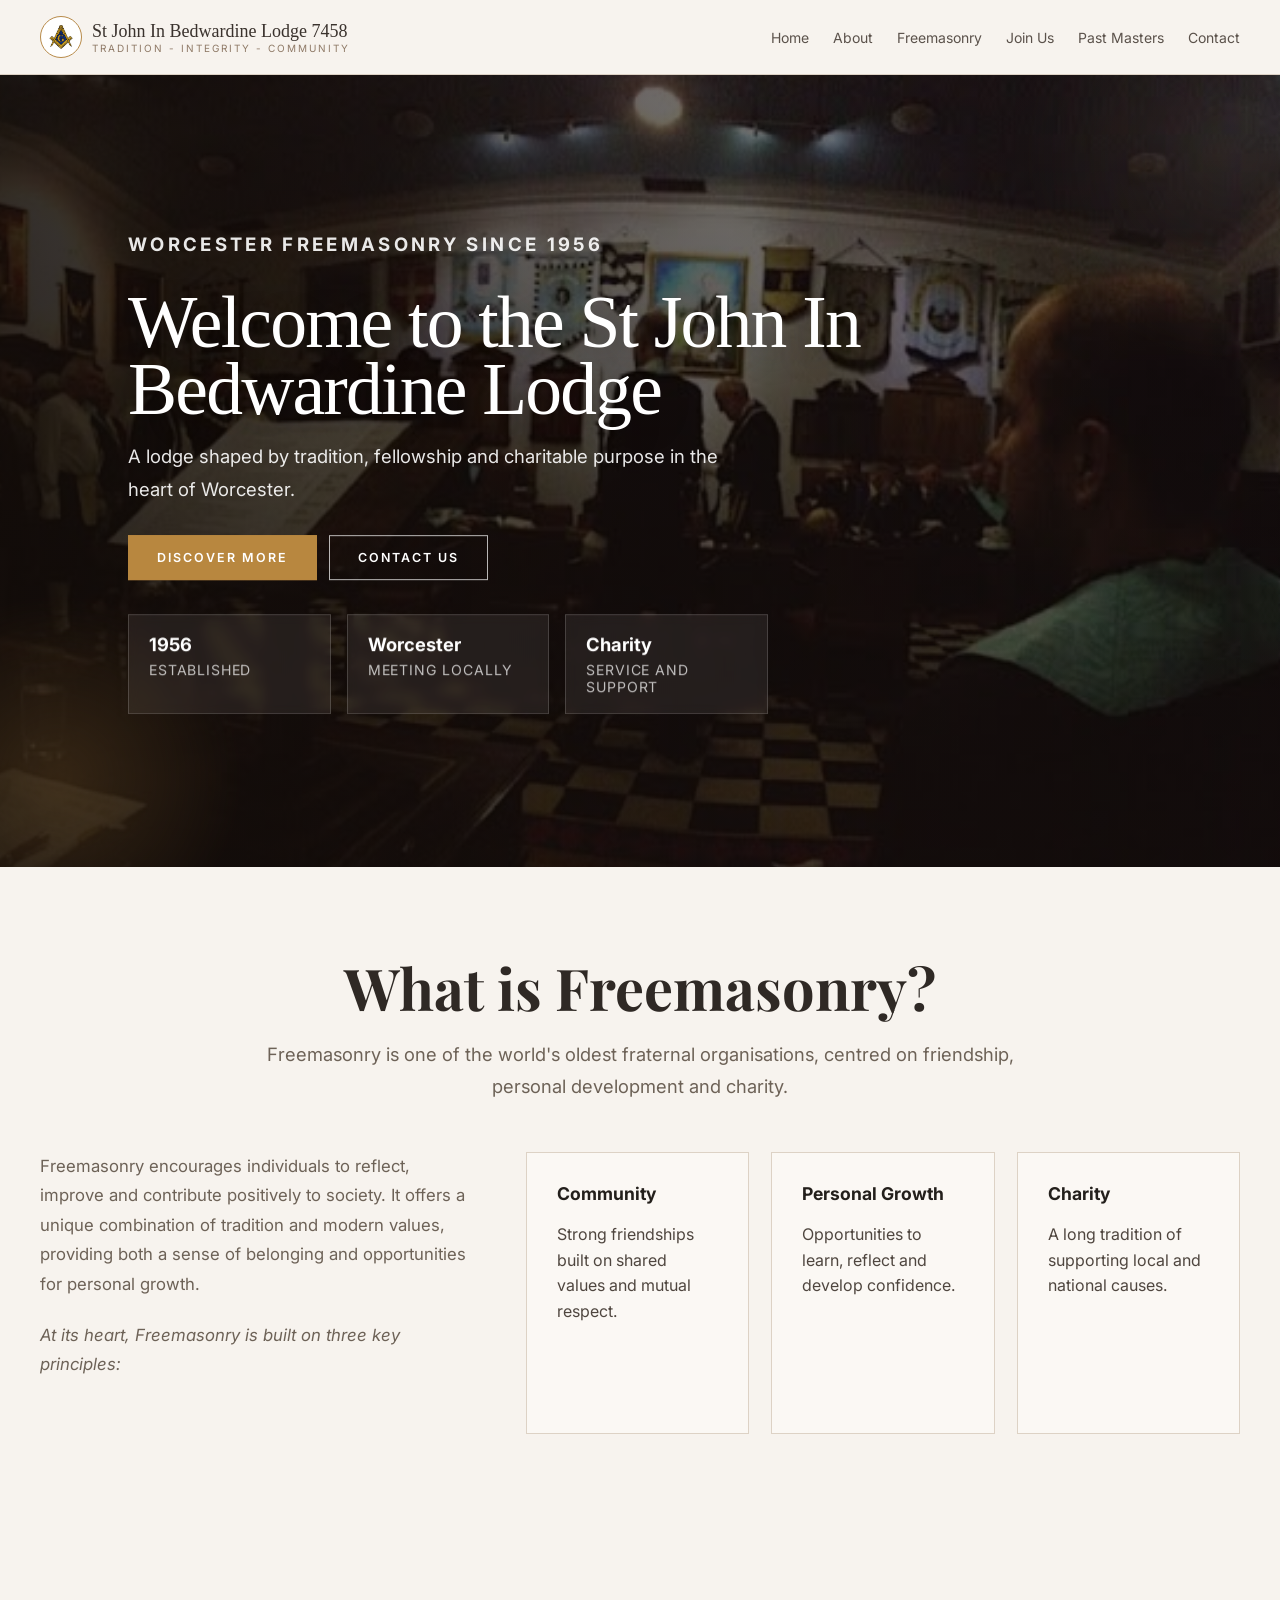
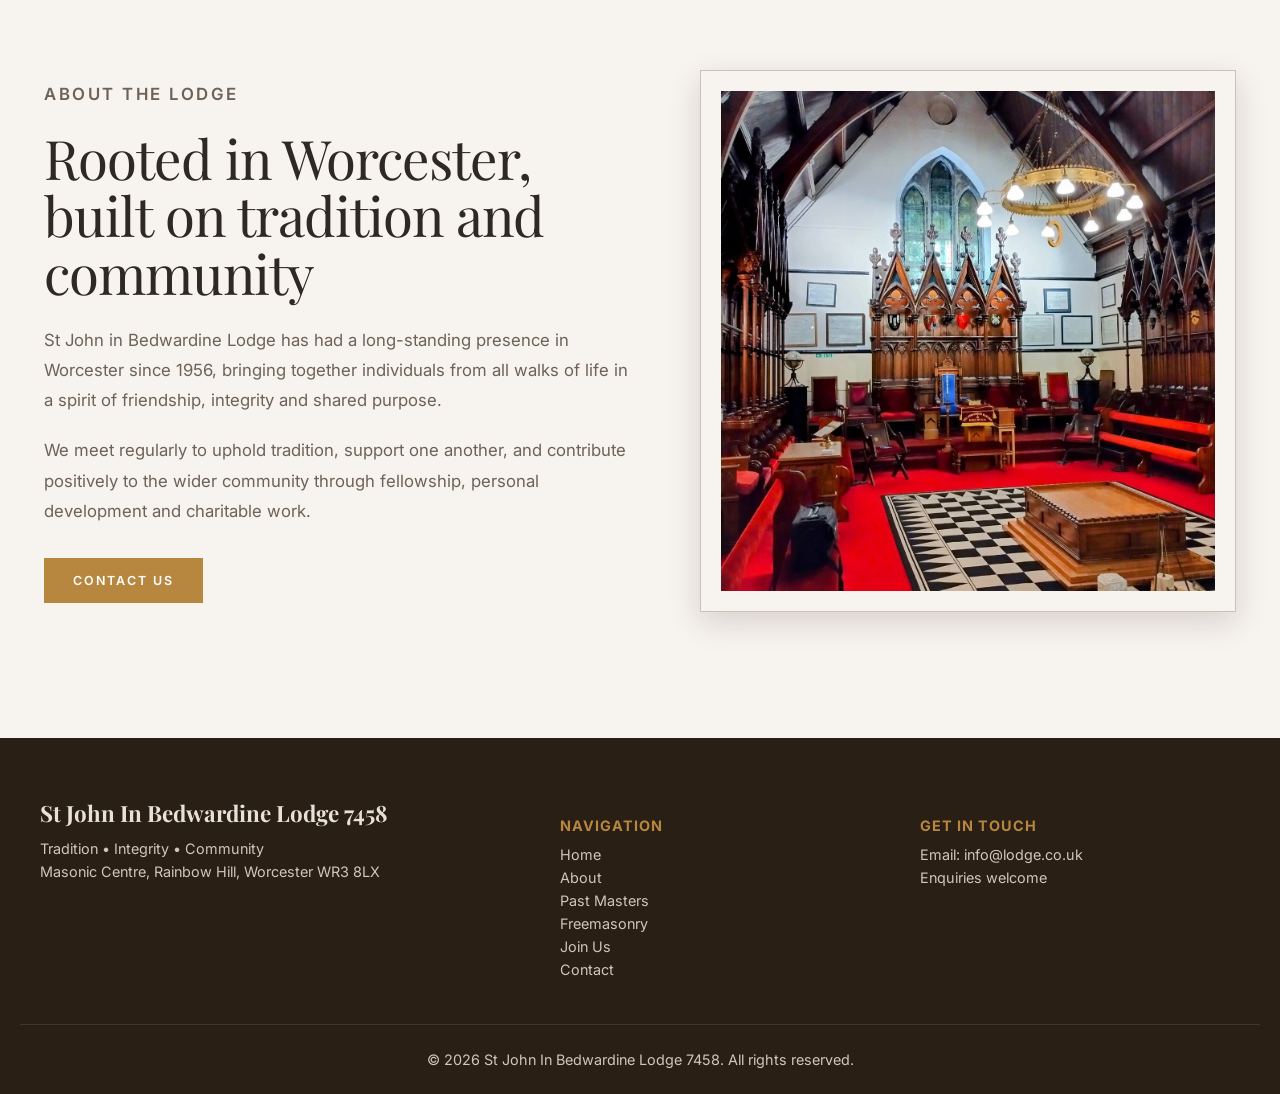
==== index.html @ b76ffd2c "Initial State" ====
<html lang="en">
<head>
    <meta charset="UTF-8">
    <meta name="viewport" content="width=device-width, initial-scale=1.0">
    <link rel="stylesheet" href="index.css">
    <link rel="preconnect" href="https://fonts.googleapis.com">
    <link rel="preconnect" href="https://fonts.gstatic.com" crossorigin>
    <link href="https://fonts.googleapis.com/css2?family=Playfair+Display:wght@400;500;600&family=Inter:wght@300;400;500;600&display=swap" rel="stylesheet">
    <title>St John In Bedwardine Lodge</title>
</head>
<body>
<div id="header"></div>

<section class="hero-banner reveal-section">
  <img src="IMG_0050.jpg" alt="Inside Worcester Lodge" class="hero-image">
  <div class="hero-overlay"></div>
  <div class="hero-glow hero-glow-left"></div>
  <div class="hero-glow hero-glow-right"></div>

  <div class="hero-banner-content">
    <p class="hero-kicker">Worcester Freemasonry Since 1956</p>
    <h1>Welcome to the St John In Bedwardine Lodge</h1>
    <p>
      A lodge shaped by tradition, fellowship and charitable purpose in the heart of Worcester.
    </p>

    <div class="hero-buttons">
      <a href="/about.html" class="btn btn-gold">Discover More</a>
      <a href="/contact.html" class="btn btn-outline-light">Contact Us</a>
    </div>

    <div class="hero-facts">
      <div class="hero-fact">
        <strong>1956</strong>
        <span>Established</span>
      </div>
      <div class="hero-fact">
        <strong>Worcester</strong>
        <span>Meeting locally</span>
      </div>
      <div class="hero-fact">
        <strong>Charity</strong>
        <span>Service and support</span>
      </div>
    </div>
  </div>
</section>

<section class="section light freemasonry-section reveal-section">
  <h2>What is Freemasonry?</h2>

  <p class="freemasonry-intro">
    Freemasonry is one of the world&apos;s oldest fraternal organisations,
    centred on friendship, personal development and charity.
  </p>

  <div class="freemasonry-layout">
    <div class="freemasonry-copy">
      <p>
        Freemasonry encourages individuals to reflect, improve and contribute
        positively to society. It offers a unique combination of tradition and
        modern values, providing both a sense of belonging and opportunities
        for personal growth.
      </p>

      <p class="freemasonry-note">
        At its heart, Freemasonry is built on three key principles:
      </p>
    </div>

    <div class="cards">
      <div class="card">
        <h3>Community</h3>
        <p>Strong friendships built on shared values and mutual respect.</p>
      </div>

      <div class="card">
        <h3>Personal Growth</h3>
        <p>Opportunities to learn, reflect and develop confidence.</p>
      </div>

      <div class="card">
        <h3>Charity</h3>
        <p>A long tradition of supporting local and national causes.</p>
      </div>
    </div>
  </div>
</section>

<section class="about-section reveal-section">
  <div class="container split">
    <div class="about-text">
      <p class="section-label">About the Lodge</p>
      <h2>Rooted in Worcester, built on tradition and community</h2>
      <p>
        St John in Bedwardine Lodge has had a long-standing presence in Worcester since 1956,
        bringing together individuals from all walks of life in a spirit of
        friendship, integrity and shared purpose.
      </p>
      <p>
        We meet regularly to uphold tradition, support one another, and
        contribute positively to the wider community through fellowship,
        personal development and charitable work.
      </p>

      <a href="/contact.html" class="btn btn-gold">Contact Us</a>
    </div>

    <div class="about-image-wrap">
      <img src="lodgeroom.webp" alt="Interior of St John in Bedwardine Lodge">
    </div>
  </div>
</section>

<div id="footer"></div>

<script src="loader.js"></script>
</body>
</html>
---- index.css ----
/* Base */
html {
  width: 100%;
  overflow-y: scroll;
}

body {
  margin: 0;
  font-family: "Inter", sans-serif;
  background: #f7f3ee; /* Changed from #f5f1ec */
  color: #2f2925;
}

/* Header */
.header {
  background: #f7f3ee;
  border-bottom: 1px solid #ddd2c5;
  position: sticky;
  top: 0;
  z-index: 1000;
}

/* Layout */
.container {
  max-width: 1200px;
  margin: 0 auto;
  padding: 16px 24px;
  display: flex;
  align-items: center;
  justify-content: space-between;
}

/* Logo */
.logo {
  display: flex;
  align-items: center;
  gap: 10px;
}

.logo-icon {
  width: 40px;
  height: 40px;
  border: 1px solid #b88b4a;
  border-radius: 50%;
  display: flex;
  align-items: center;
  justify-content: center;
  color: #b88b4a;
  background: white;
}

.logo-icon img {
  width: 24px;
  height: 24px;
}

.logo-text .title {
  font-family: serif;
  font-size: 18px;
  color: #3a322d;
}

.logo-text .subtitle {
  font-size: 10px;
  letter-spacing: 2px;
  color: #8f7a67;
  text-transform: uppercase;
}

/* Navigation */
.nav {
  display: flex;
  gap: 24px;
}

.nav a {
  text-decoration: none;
  color: #5b524b;
  font-size: 14px;
  transition: 0.2s;
}

.nav a:hover {
  color: #b88b4a;
}

/* Mobile menu button */
.menu-toggle {
  display: none;
  font-size: 0.75rem;
  cursor: pointer;
  font-family: "Inter", sans-serif;
  text-transform: uppercase;
  letter-spacing: 0.12em;
  color: #5b524b;
  background: transparent;
  border: 1px solid #d4c8bb;
  padding: 10px 14px;
}

/* Responsive */
@media (max-width: 768px) {
  .header {
    position: relative;
  }

  .nav {
    position: absolute;
    top: calc(100% + 1px);
    right: 16px;
    background: #f7f3ee;
    width: min(240px, calc(100vw - 32px));
    flex-direction: column;
    padding: 20px;
    border: 1px solid #ddd2c5;
    box-shadow: 0 18px 40px rgba(33, 23, 15, 0.12);
    display: none;
    gap: 14px;
  }

  .nav.active {
    display: flex;
  }

  .nav a {
    font-size: 0.9rem;
  }

  .menu-toggle {
    display: block;
  }
}






.hero-banner {
  position: relative;
  width: 100%;
  height: 75vh;
  min-height: 500px;
  overflow: hidden;
}

.hero-banner img {
  width: 100%;
  height: 100%;
  object-fit: cover;
  display: block;
}

.hero-overlay {
  position: absolute;
  inset: 0;
  background: rgba(20, 14, 10, 0.5);
}

.hero-banner-content {
  position: absolute;
  top: 50%;
  left: 10%;
  transform: translateY(-50%);
  z-index: 2;
  max-width: 720px;
  color: white;
}

.hero-banner-content h1 {
  margin: 0 0 18px 0;
  font-family: Georgia, "Times New Roman", serif;
  font-size: 3.5rem;
  line-height: 0.8;
  text-shadow: 0 2px 12px rgba(0,0,0,0.35);
  letter-spacing: -1px;
  font-weight: 400;
}

.hero-banner-content p {
  margin: 0 0 28px 0;
  font-size: 1.1rem;
  color: rgba(255,255,255,0.9);
}

.hero-buttons {
  display: flex;
  gap: 12px;
  flex-wrap: wrap;
}

.btn {
  display: inline-block;
  padding: 12px 24px;
  text-decoration: none;
  text-transform: uppercase;
  letter-spacing: 1.5px;
  font-size: 0.78rem;
  font-weight: 700;
  border: 1px solid transparent;
}

.btn-gold {
background: #b8873f;
  color: white;
}

.btn-outline-light {
  border-color: rgba(255,255,255,0.7);
  color: white;
  background: transparent;
}

@media (max-width: 768px) {
  .hero-banner {
    height: 60vh;
    min-height: 420px;
  }

  .hero-banner-content {
    left: 24px;
    right: 24px;
    max-width: none;
  }

  .hero-banner-content h1 {
    font-size: 2.5rem;
  }
}


body {
  margin: 0;
  font-family: "Inter", sans-serif;
  background: #f5f1ec;
  color: #2f2925;
}

h1, h2, .title {
  font-family: "Playfair Display", serif;
}








.freemasonry-section {
  padding: 90px 24px 110px;
  background: #f7f3ee;
}

.freemasonry-section h2 {
  text-align: center;
  margin: 0 0 22px;
  font-size: 3.6rem;
  line-height: 1.05;
}

.freemasonry-intro {
  max-width: 820px;
  margin: 0 auto 50px;
  text-align: center;
  font-size: 1.15rem;
  line-height: 1.7;
  color: #6d6257;
}

.freemasonry-layout {
  max-width: 1200px;
  margin: 0 auto;
  display: grid;
  grid-template-columns: 0.95fr 1.55fr;
  gap: 48px;
  align-items: start;
}

.freemasonry-copy p {
  margin: 0 0 22px;
  font-size: 1.05rem;
  line-height: 1.75;
  color: #6d6257;
}

.freemasonry-note {
  color: #8a7766;
  font-style: italic;
}

.cards {
  display: grid;
  grid-template-columns: repeat(3, 1fr);
  gap: 22px;
}

.card {
  background: #fbf8f4;
  border: 1px solid #ddd2c5;
  padding: 30px;
  min-height: 220px;
}

.card h3 {
  margin: 0 0 18px;
  font-size: 1.1rem;
  color: #231f1b;
}

.card p {
  margin: 0;
  line-height: 1.6;
  color: #4f463f;
}

@media (max-width: 900px) {
  .freemasonry-layout {
    grid-template-columns: 1fr;
  }

  .cards {
    grid-template-columns: 1fr;
  }

  .freemasonry-section h2 {
    font-size: 2.6rem;
  }
}






.about-section {
  background: #f7f3ee;
  padding: 110px 20px;
}

.container {
  max-width: 1200px;
  margin: 0 auto;
}

.split {
  display: grid;
  grid-template-columns: 1.05fr 0.95fr;
  gap: 64px;
  align-items: center;
}

.about-text {
  max-width: 620px;
}

.section-label {
  margin: 0 0 18px 0;
  color: #b8873f;
  text-transform: uppercase;
  letter-spacing: 2.5px;
  font-size: 0.78rem;
  font-weight: 600;
}

.about-text h2 {
  margin: 0 0 24px 0;
  font-family: "Playfair Display", serif;
  font-size: 3.4rem;
  line-height: 1.05;
  font-weight: 400;
  color: #2f2925;
  letter-spacing: -1px;
}

.about-text p {
  margin: 0 0 20px 0;
  font-size: 1.05rem;
  line-height: 1.8;
  color: #6d6257;
}

.about-image-wrap {
  position: relative;
}

/* .about-image-wrap::before {
  content: "";
  position: absolute;
  top: -18px;
  left: -18px;
  width: 100%;
  height: 100%;
  border: 1px solid rgba(184, 135, 63, 0.25);
  z-index: 0;
} */

.about-image-wrap {
  position: relative;
  padding: 20px;
  
  /* 1. Set the background EXPLICITLY to match the section */
  background-color: #f7f3ee; 
  
  /* 2. Darken the border slightly so it doesn't look like a white highlight */
  border: 1px solid #cdc1b4; 
  
  /* 3. Tighten the shadow so it doesn't "bleed" into the padding area */
  box-shadow: 0 10px 30px rgba(33, 23, 15, 0.15); 
}

.about-image-wrap img {
  width: 100%;
  height: 500px;
  object-fit: cover;
  display: block;
}

.about-section .btn {
  margin-top: 12px;
}

.btn {
  display: inline-block;
  padding: 14px 28px;
  text-decoration: none;
  text-transform: uppercase;
  letter-spacing: 2px;
  font-size: 0.78rem;
  font-weight: 600;
  border-radius: 0;
  transition: all 0.25s ease;
}

#insertText {
  position: absolute;
    top: 50%;
    left: 50%;
    transform: translate(-50%, -50%);
    color: green;
    font-size: 35px;
    font-weight: bold;
}

.btn-gold {
  background: #b8873f;
  color: #ffffff;
  border: 1px solid #b8873f;
}

.btn-gold:hover {
  background: #a57735;
  border-color: #a57735;
}

@media (max-width: 900px) {
  .about-section {
    padding: 80px 20px;
  }

  .split {
    grid-template-columns: 1fr;
    gap: 40px;
  }

  .about-text h2 {
    font-size: 2.6rem;
  }

  .about-image-wrap img {
    height: 360px;
  }

  .about-image-wrap::before {
    top: -12px;
    left: -12px;
  }
}







.footer {
  background: #2a1f15;
  color: #e8e1d9;
  padding: 60px 20px 20px;
}

.footer-container {
  max-width: 1200px;
  margin: 0 auto;
  display: grid;
  grid-template-columns: 1.5fr 1fr 1fr;
  gap: 40px;
}

.footer h3 {
  margin: 0 0 12px;
  font-family: "Playfair Display", serif;
  font-size: 1.4rem;
}

.footer h4 {
  margin-bottom: 12px;
  font-size: 0.9rem;
  letter-spacing: 1px;
  text-transform: uppercase;
  color: #b8873f;
}

.footer p {
  margin: 6px 0;
  font-size: 0.9rem;
  color: #cfc6bd;
}

.footer a {
  display: block;
  margin-bottom: 6px;
  color: #cfc6bd;
  text-decoration: none;
  font-size: 0.9rem;
}

.footer a:hover {
  color: #b8873f;
}

.footer-bottom {
  margin-top: 40px;
  padding-top: 20px;
  border-top: 1px solid rgba(255,255,255,0.1);
  text-align: center;
  font-size: 0.8rem;
  color: #a99f95;
}

@media (max-width: 900px) {
  .footer-container {
    grid-template-columns: 1fr;
    text-align: center;
  }
}

.hero-banner {
  height: 88vh;
  min-height: 620px;
  background: #20160f;
}

.hero-image {
  transform: scale(1.04);
  animation: heroImageDrift 16s ease-in-out infinite alternate;
}

.hero-overlay {
  background:
    linear-gradient(90deg, rgba(18, 12, 8, 0.82) 0%, rgba(18, 12, 8, 0.58) 40%, rgba(18, 12, 8, 0.3) 100%),
    linear-gradient(180deg, rgba(20, 14, 10, 0.18) 0%, rgba(20, 14, 10, 0.6) 100%);
}

.hero-glow {
  position: absolute;
  border-radius: 50%;
  filter: blur(10px);
  opacity: 0.45;
  z-index: 1;
  pointer-events: none;
}

.hero-glow-left {
  width: 360px;
  height: 360px;
  left: -120px;
  bottom: -90px;
  background: radial-gradient(circle, rgba(184, 135, 63, 0.46) 0%, rgba(184, 135, 63, 0) 72%);
}

.hero-glow-right {
  width: 420px;
  height: 420px;
  right: -160px;
  top: -130px;
  background: radial-gradient(circle, rgba(255, 232, 195, 0.18) 0%, rgba(255, 232, 195, 0) 72%);
}

.hero-banner-content {
  max-width: 780px;
  animation: heroContentRise 0.9s ease-out forwards;
}

.hero-kicker {
  margin: 0 0 18px 0;
  color: #d7b27a;
  letter-spacing: 0.18em;
  text-transform: uppercase;
  font-size: 0.8rem;
  font-weight: 700;
}

.hero-banner-content h1 {
  font-size: 4.6rem;
  line-height: 0.9;
  text-shadow: 0 8px 30px rgba(0,0,0,0.35);
  letter-spacing: -1.8px;
}

.hero-banner-content p {
  max-width: 620px;
  font-size: 1.16rem;
  line-height: 1.8;
}

.hero-buttons {
  margin-bottom: 34px;
}

.hero-facts {
  display: grid;
  grid-template-columns: repeat(3, minmax(0, 1fr));
  gap: 16px;
  max-width: 640px;
}

.hero-fact {
  padding: 18px 20px;
  background: rgba(248, 241, 233, 0.08);
  border: 1px solid rgba(255, 255, 255, 0.16);
  backdrop-filter: blur(6px);
}

.hero-fact strong {
  display: block;
  margin-bottom: 6px;
  font-size: 1.15rem;
  color: #ffffff;
}

.hero-fact span {
  font-size: 0.88rem;
  letter-spacing: 0.06em;
  text-transform: uppercase;
  color: rgba(255, 255, 255, 0.72);
}

.btn {
  transition: transform 0.25s ease, background-color 0.25s ease, border-color 0.25s ease, color 0.25s ease;
}

.btn:hover {
  transform: translateY(-2px);
}

.freemasonry-section {
  position: relative;
}

.card {
  transition: transform 0.28s ease, box-shadow 0.28s ease, border-color 0.28s ease;
}

.card:hover {
  transform: translateY(-8px);
  box-shadow: 0 18px 34px rgba(33, 23, 15, 0.08);
  border-color: #ceb89a;
}

.about-image-wrap {
  transition: transform 0.35s ease, box-shadow 0.35s ease;
}

.about-image-wrap:hover {
  transform: translateY(-6px);
  box-shadow: 0 18px 42px rgba(33, 23, 15, 0.18);
}

#insertText {
  display: none;
}

.reveal-section {
  opacity: 0;
  transform: translateY(34px);
  transition: opacity 0.8s ease, transform 0.8s ease;
}

.reveal-section.is-visible {
  opacity: 1;
  transform: translateY(0);
}

@keyframes heroContentRise {
  from {
    opacity: 0;
    transform: translateY(-42%);
  }

  to {
    opacity: 1;
    transform: translateY(-50%);
  }
}

@keyframes heroImageDrift {
  from {
    transform: scale(1.04) translate3d(0, 0, 0);
  }

  to {
    transform: scale(1.1) translate3d(-10px, -8px, 0);
  }
}

@media (max-width: 900px) {
  .hero-banner {
    min-height: 560px;
  }

  .hero-banner-content h1 {
    font-size: 3.4rem;
  }

  .hero-facts {
    grid-template-columns: 1fr;
    max-width: 320px;
  }
}

@media (max-width: 768px) {
  .hero-banner {
    height: auto;
    min-height: 0;
  }

  .hero-banner-content h1 {
    font-size: 2.8rem;
  }

  .hero-banner-content p {
    max-width: none;
  }

  .hero-facts {
    max-width: none;
  }
}

@media (max-width: 640px) {
  .hero-banner {
    display: flex;
    align-items: flex-end;
    min-height: 0;
    aspect-ratio: auto;
  }

  .hero-image,
  .hero-banner img,
  .hero-overlay,
  .hero-glow {
    position: absolute;
    inset: 0;
  }

  .hero-image,
  .hero-banner img {
    height: 100%;
  }

  .hero-banner-content {
    position: relative;
    top: auto;
    left: auto;
    right: auto;
    bottom: auto;
    width: 100%;
    max-width: none;
    padding: 112px 20px 28px;
    transform: none;
    animation: none;
  }

  .hero-kicker {
    margin-bottom: 14px;
    font-size: 0.72rem;
    letter-spacing: 0.16em;
  }

  .hero-banner-content h1 {
    font-size: clamp(2.2rem, 8vw, 3rem);
    line-height: 0.95;
    margin-bottom: 14px;
  }

  .hero-banner-content p {
    margin-bottom: 22px;
    font-size: 1rem;
    line-height: 1.65;
  }

  .hero-buttons {
    gap: 10px;
    margin-bottom: 20px;
  }

  .hero-buttons .btn {
    width: 100%;
    text-align: center;
  }

  .hero-facts {
    grid-template-columns: 1fr;
    gap: 10px;
  }

  .hero-fact {
    padding: 14px 16px;
  }

  .hero-fact strong {
    font-size: 1rem;
  }

  .hero-fact span {
    font-size: 0.78rem;
  }

  .hero-glow-left {
    width: 240px;
    height: 240px;
    left: -120px;
    bottom: -80px;
  }

  .hero-glow-right {
    width: 260px;
    height: 260px;
    right: -130px;
    top: -90px;
  }
}
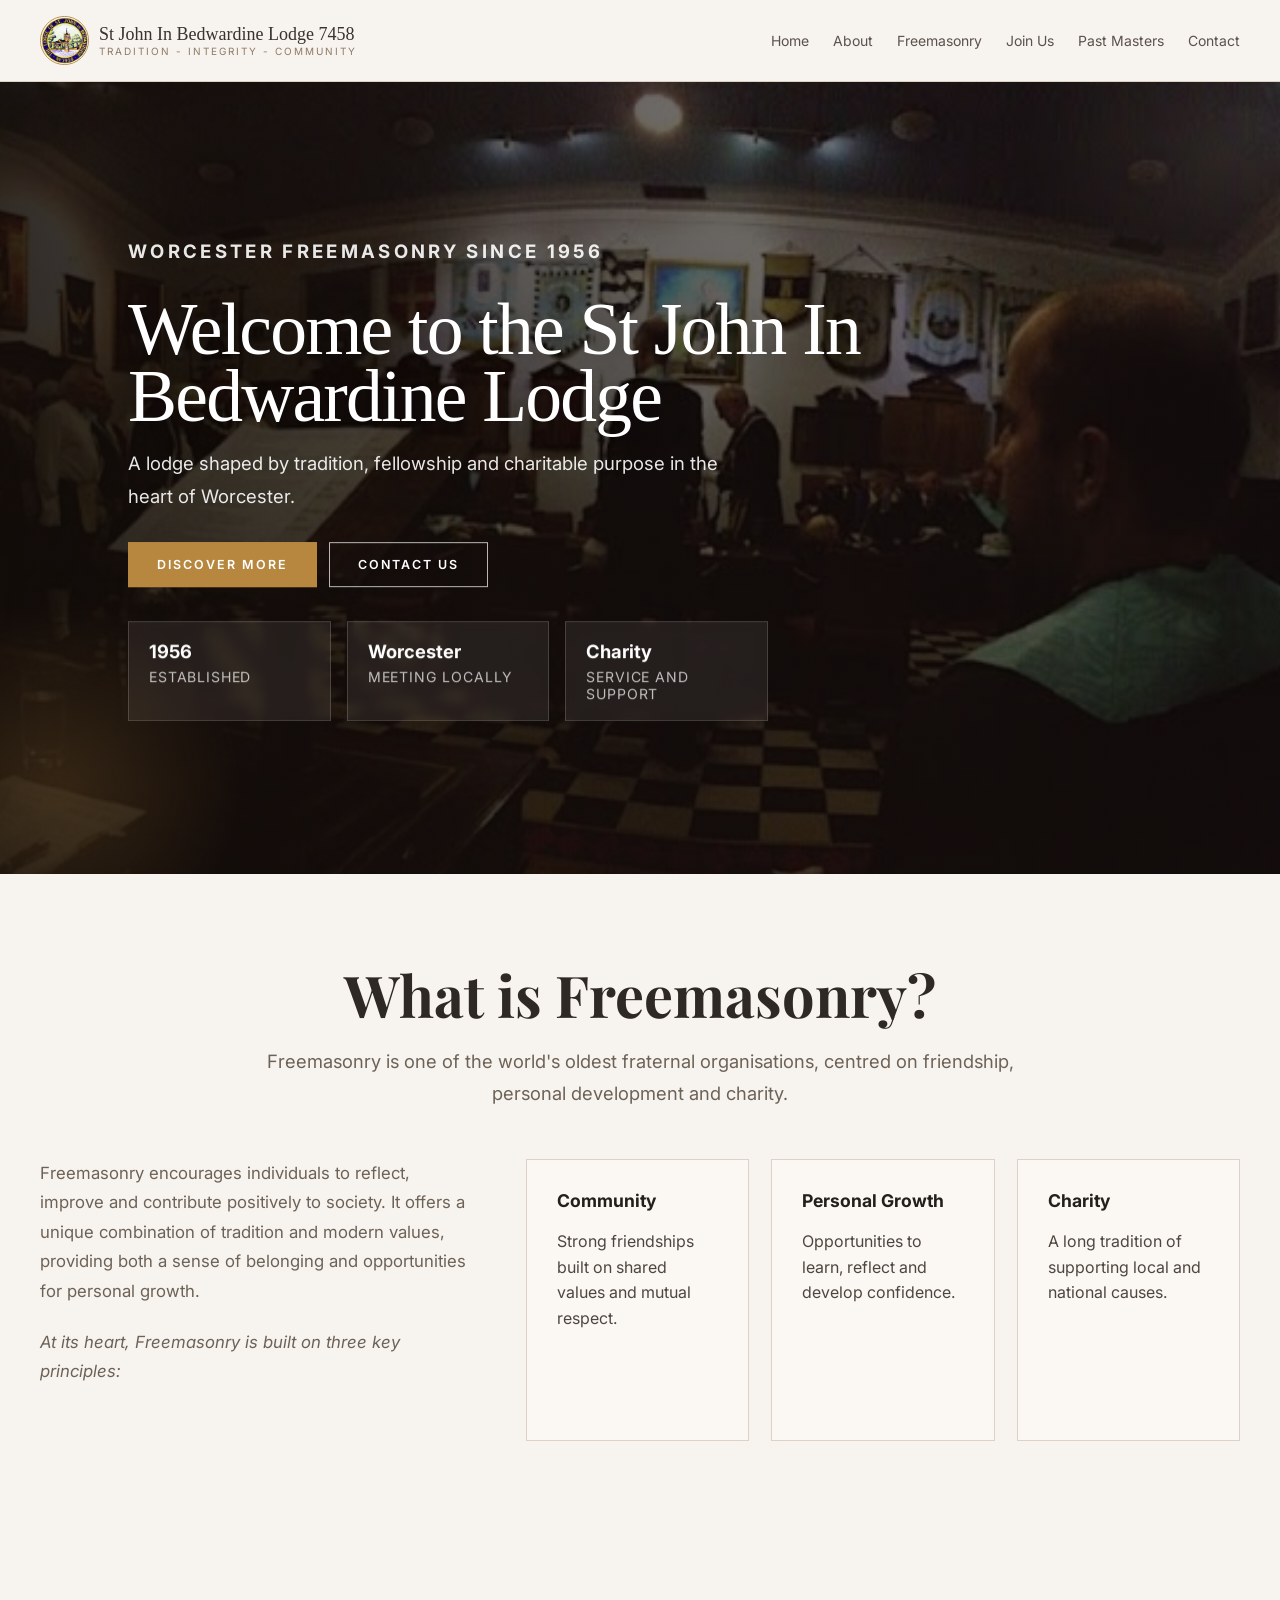
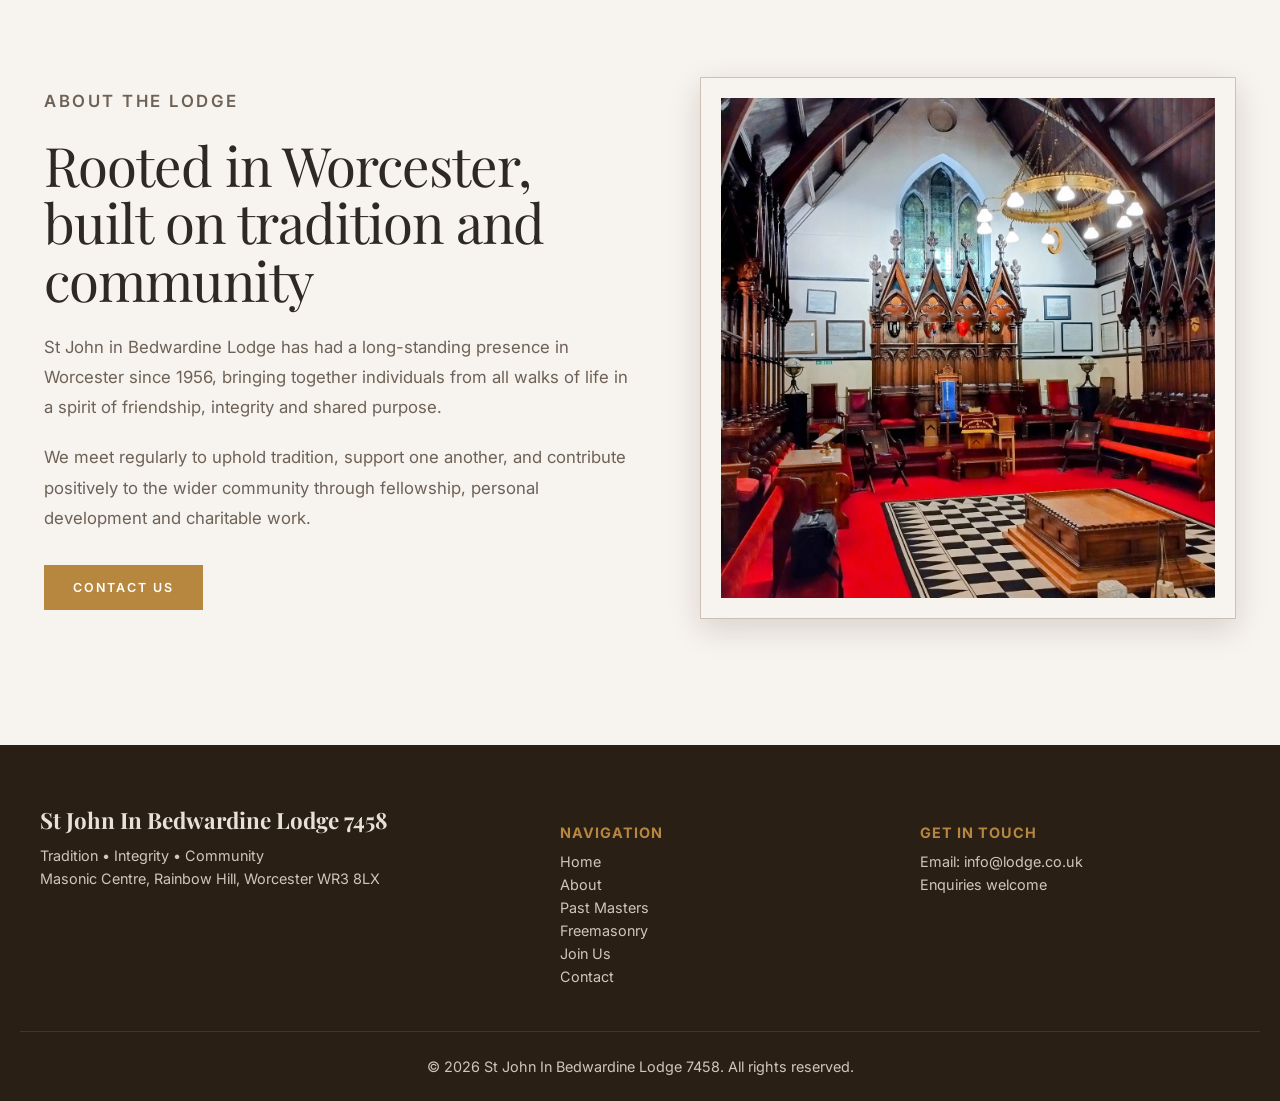
==== commit bc0e3e9b: "other cool interesting updates" ====
--- a/index.html
+++ b/index.html
@@ -103,7 +103,7 @@
         personal development and charitable work.
       </p>
 
-      <a href="/contact.html" class="btn btn-gold">Contact Us</a>
+      <a href="contact.html" class="btn btn-gold">Contact Us</a>
     </div>
 
     <div class="about-image-wrap">
--- a/index.css
+++ b/index.css
@@ -38,8 +38,8 @@
 }
 
 .logo-icon {
-  width: 40px;
-  height: 40px;
+  width: 47px;
+  height: 47px;
   border: 1px solid #b88b4a;
   border-radius: 50%;
   display: flex;
@@ -47,11 +47,16 @@
   justify-content: center;
   color: #b88b4a;
   background: white;
+  overflow: hidden;
 }
 
 .logo-icon img {
-  width: 24px;
-  height: 24px;
+  width: 100%;
+  height: 100%;
+  object-fit: cover;
+  object-position: center;
+  border-radius: 50%;
+  display: block;
 }
 
 .logo-text .title {
